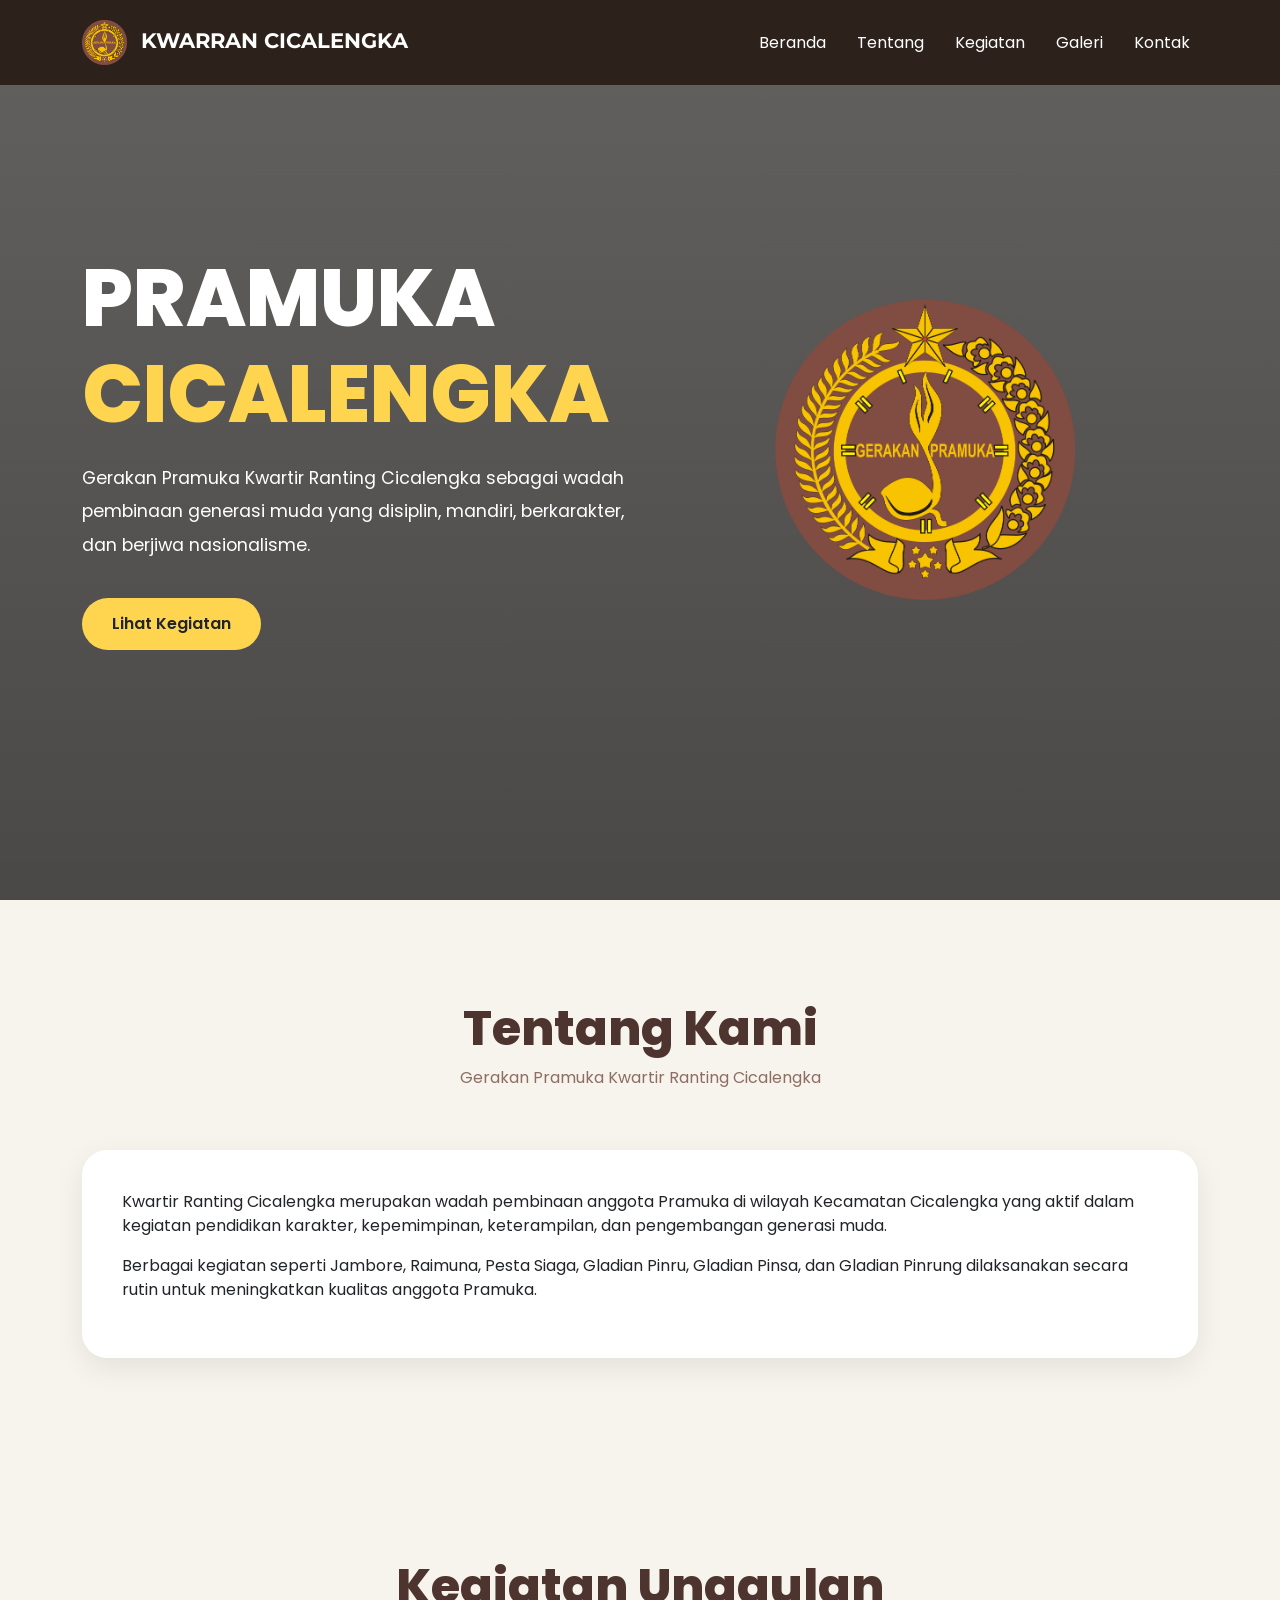
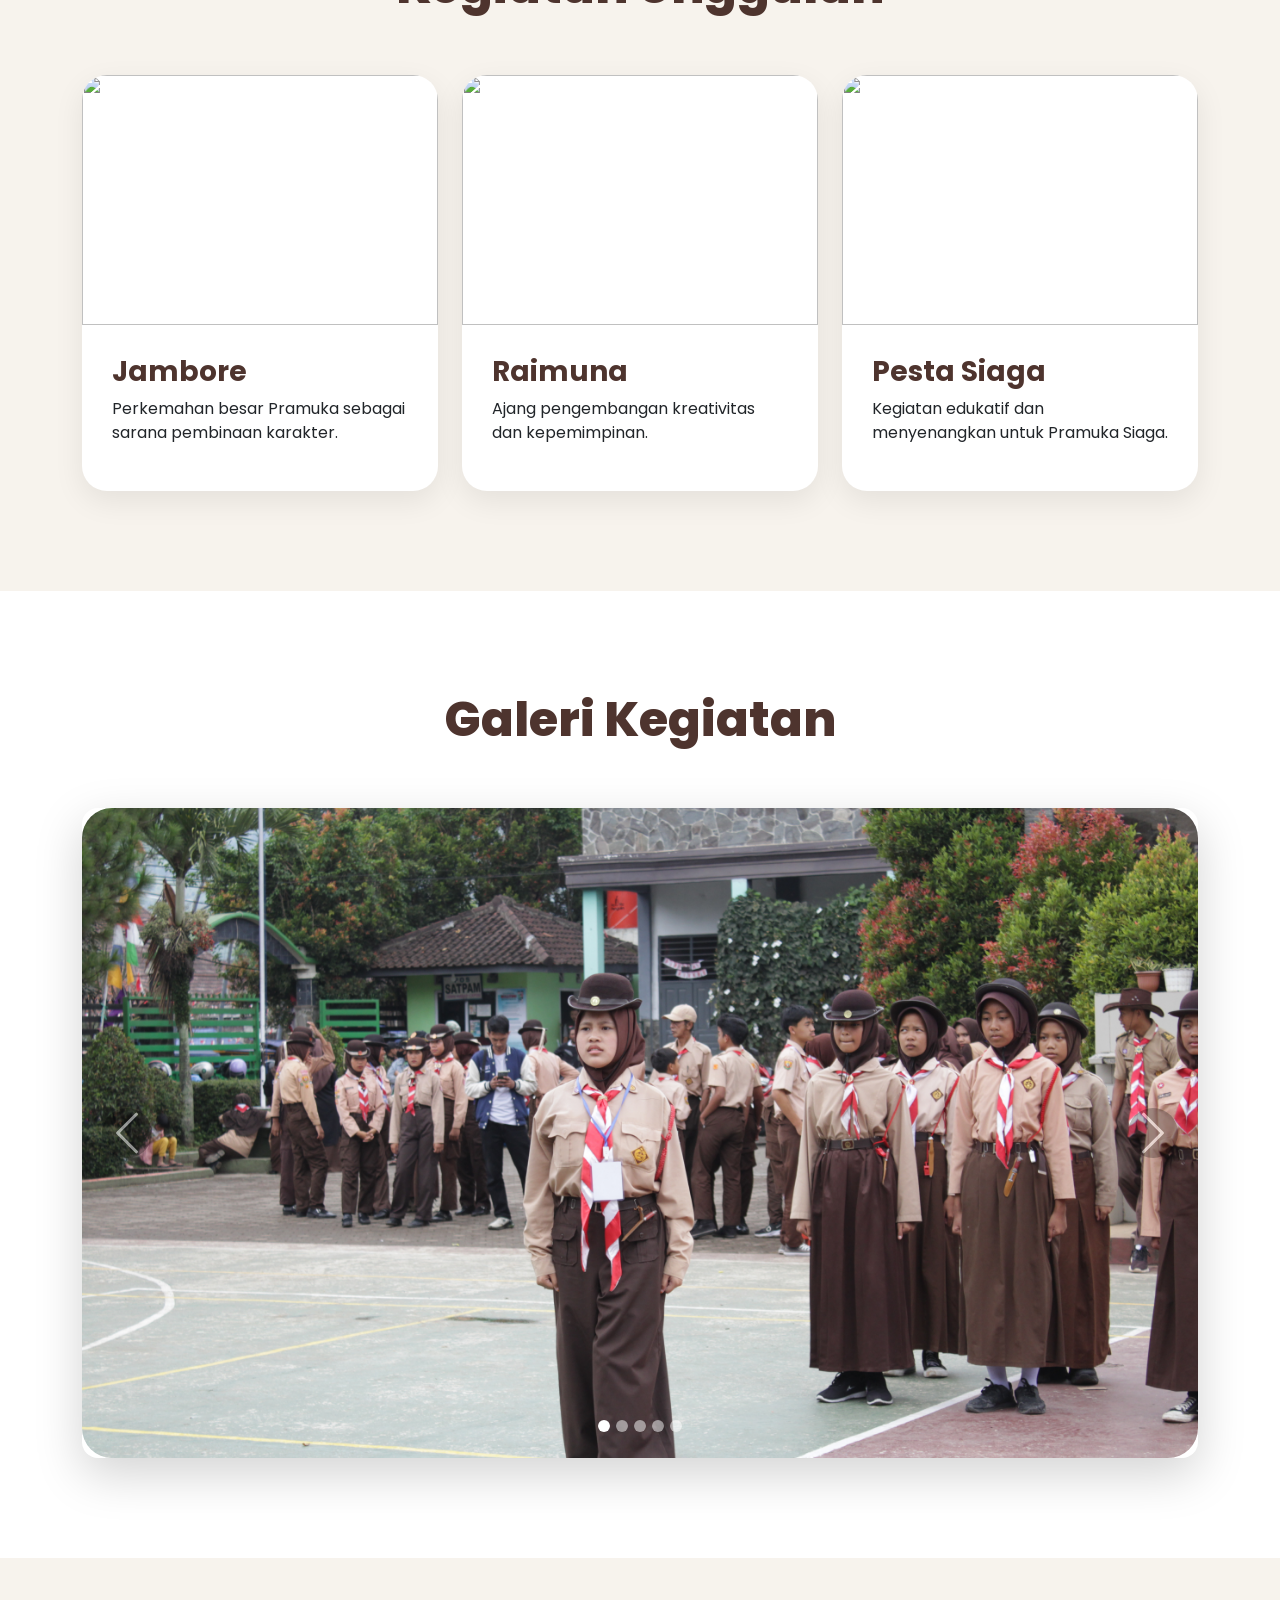
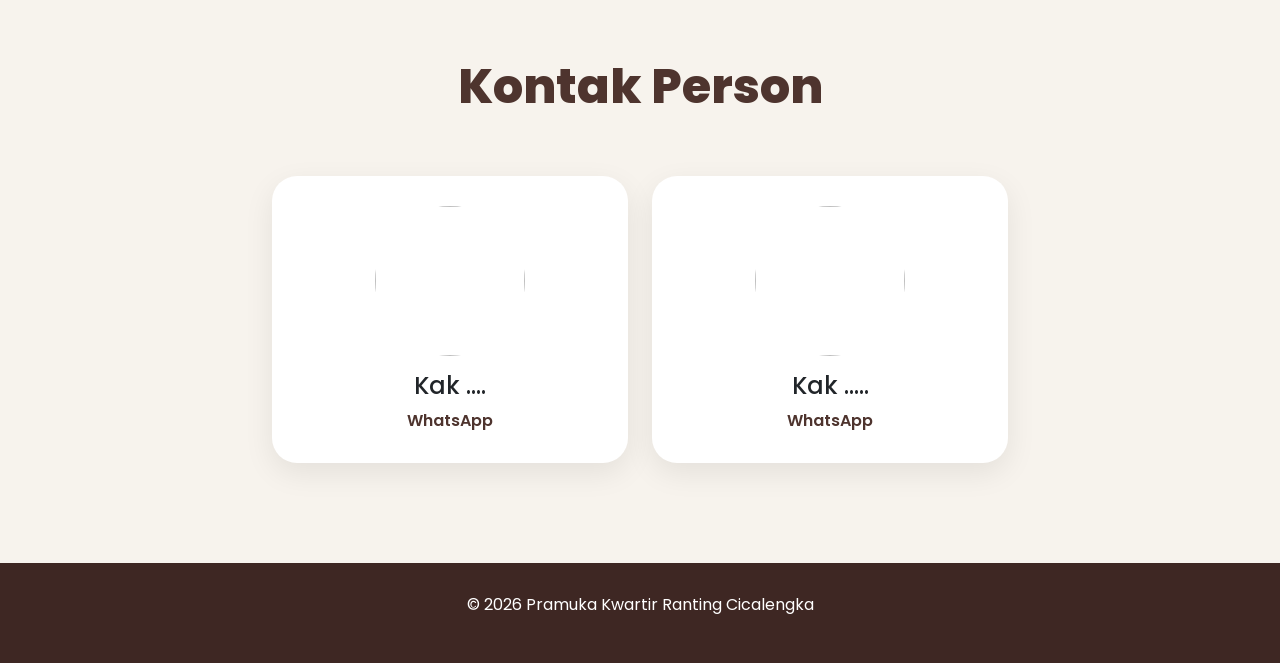
==== index.html @ f09c9d60 "Add files via upload" ====
<!doctype html>
<html lang="id">
  <head>
    <meta charset="UTF-8" />
    <meta name="viewport" content="width=device-width, initial-scale=1.0" />

    <title>Pramuka Kwartir Ranting Cicalengka</title>

    <!-- ICON -->
    <link rel="shortcut icon" href="img/pngegg.png" type="image/png" />

    <!-- BOOTSTRAP -->
    <link
      href="https://cdn.jsdelivr.net/npm/bootstrap@5.3.0/dist/css/bootstrap.min.css"
      rel="stylesheet"
    />

    <!-- GOOGLE FONT -->
    <link
      href="https://fonts.googleapis.com/css2?family=Montserrat:wght@400;600;700;800&family=Poppins:wght@300;400;500;600;700&display=swap"
      rel="stylesheet"
    />

    <!-- AOS -->
    <link rel="stylesheet" href="https://unpkg.com/aos@next/dist/aos.css" />

    <!-- CSS -->
    <link rel="stylesheet" href="style.css" />

    <!-- FEATHER -->
    <script src="https://unpkg.com/feather-icons"></script>
  </head>

  <body>
    <!-- NAVBAR -->
    <nav class="navbar navbar-expand-lg fixed-top">
      <div class="container">
        <a class="navbar-brand" href="#">
          <img src="img/pngegg.png" width="45" class="me-2" />
          KWARRAN CICALENGKA
        </a>

        <button
          class="navbar-toggler bg-light"
          type="button"
          data-bs-toggle="collapse"
          data-bs-target="#navbarNav"
        >
          <span class="navbar-toggler-icon"></span>
        </button>

        <div class="collapse navbar-collapse" id="navbarNav">
          <ul class="navbar-nav ms-auto">
            <li class="nav-item">
              <a class="nav-link" href="#home"> Beranda </a>
            </li>

            <li class="nav-item">
              <a class="nav-link" href="#about"> Tentang </a>
            </li>

            <li class="nav-item">
              <a class="nav-link" href="#kegiatan"> Kegiatan </a>
            </li>

            <li class="nav-item">
              <a class="nav-link" href="#galeri"> Galeri </a>
            </li>

            <li class="nav-item">
              <a class="nav-link" href="#kontak"> Kontak </a>
            </li>
          </ul>
        </div>
      </div>
    </nav>

    <!-- HERO -->
    <section class="hero" id="home">
      <div class="container">
        <div class="row align-items-center">
          <div class="col-lg-6">
            <h1 data-aos="fade-right">
              PRAMUKA <br />
              <span>CICALENGKA</span>
            </h1>

            <p data-aos="fade-right">
              Gerakan Pramuka Kwartir Ranting Cicalengka sebagai wadah pembinaan
              generasi muda yang disiplin, mandiri, berkarakter, dan berjiwa
              nasionalisme.
            </p>

            <a href="#kegiatan" class="btn btn-custom" data-aos="fade-up">
              Lihat Kegiatan
            </a>
          </div>

          <div class="col-lg-6 text-center">
            <img
              src="img/pngegg.png"
              alt="logo"
              data-aos="zoom-in"
              class="hero-logo"
            />
          </div>
        </div>
      </div>
    </section>

    <!-- ABOUT -->
    <section id="about">
      <div class="container">
        <div class="title-section">
          <h2>Tentang Kami</h2>
          <p>Gerakan Pramuka Kwartir Ranting Cicalengka</p>
        </div>

        <div class="about-box" data-aos="fade-up">
          <p>
            Kwartir Ranting Cicalengka merupakan wadah pembinaan anggota Pramuka
            di wilayah Kecamatan Cicalengka yang aktif dalam kegiatan pendidikan
            karakter, kepemimpinan, keterampilan, dan pengembangan generasi
            muda.
          </p>

          <p>
            Berbagai kegiatan seperti Jambore, Raimuna, Pesta Siaga, Gladian
            Pinru, Gladian Pinsa, dan Gladian Pinrung dilaksanakan secara rutin
            untuk meningkatkan kualitas anggota Pramuka.
          </p>
        </div>
      </div>
    </section>

    <!-- KEGIATAN -->
    <section id="kegiatan">
      <div class="container">
        <div class="title-section">
          <h2>Kegiatan Unggulan</h2>
        </div>

        <div class="row g-4">
          <div class="col-lg-4 col-md-6">
            <div class="event-card">
              <img src="img/jambore.jpg" />
              <div class="event-content">
                <h3>Jambore</h3>
                <p>
                  Perkemahan besar Pramuka sebagai sarana pembinaan karakter.
                </p>
              </div>
            </div>
          </div>

          <div class="col-lg-4 col-md-6">
            <div class="event-card">
              <img src="img/raimuna.jpg" />
              <div class="event-content">
                <h3>Raimuna</h3>
                <p>Ajang pengembangan kreativitas dan kepemimpinan.</p>
              </div>
            </div>
          </div>

          <div class="col-lg-4 col-md-6">
            <div class="event-card">
              <img src="img/pesta-siaga.jpg" />
              <div class="event-content">
                <h3>Pesta Siaga</h3>
                <p>Kegiatan edukatif dan menyenangkan untuk Pramuka Siaga.</p>
              </div>
            </div>
          </div>
        </div>
      </div>
    </section>

    <!-- GALERI -->
    <!-- GALERI -->
    <section id="galeri">
      <div class="container">
        <div class="title-section">
          <h2>Galeri Kegiatan</h2>
        </div>

        <div
          id="carouselExample"
          class="carousel slide carousel-fade"
          data-bs-ride="carousel"
          data-bs-interval="3000"
        >
          <!-- INDIKATOR -->
          <div class="carousel-indicators">
            <button
              type="button"
              data-bs-target="#carouselExample"
              data-bs-slide-to="0"
              class="active"
            ></button>

            <button
              type="button"
              data-bs-target="#carouselExample"
              data-bs-slide-to="1"
            ></button>

            <button
              type="button"
              data-bs-target="#carouselExample"
              data-bs-slide-to="2"
            ></button>

            <button
              type="button"
              data-bs-target="#carouselExample"
              data-bs-slide-to="3"
            ></button>

            <button
              type="button"
              data-bs-target="#carouselExample"
              data-bs-slide-to="4"
            ></button>
          </div>

          <!-- FOTO -->
          <div class="carousel-inner rounded-4 shadow-lg">
            <div class="carousel-item active">
              <img
                src="img/IMG_9642.JPG"
                class="d-block w-100 galeri-img"
                alt="Galeri 1"
              />
            </div>

            <div class="carousel-item">
              <img
                src="img/IMG_9797.JPG"
                class="d-block w-100 galeri-img"
                alt="Galeri 2"
              />
            </div>

            <div class="carousel-item">
              <img
                src="img/IMG_9859.JPG"
                class="d-block w-100 galeri-img"
                alt="Galeri 3"
              />
            </div>

            <!-- TAMBAHAN FOTO 4 -->
            <div class="carousel-item">
              <img
                src="img/IMG_9431.JPG"
                class="d-block w-100 galeri-img"
                alt="Galeri 4"
              />
            </div>

            <!-- TAMBAHAN FOTO 5 -->
            <div class="carousel-item">
              <img
                src="img/IMG_9476.JPG"
                class="d-block w-100 galeri-img"
                alt="Galeri 5"
              />
            </div>
          </div>

          <!-- BUTTON PREV -->
          <button
            class="carousel-control-prev"
            type="button"
            data-bs-target="#carouselExample"
            data-bs-slide="prev"
          >
            <span class="carousel-control-prev-icon"></span>
          </button>

          <!-- BUTTON NEXT -->
          <button
            class="carousel-control-next"
            type="button"
            data-bs-target="#carouselExample"
            data-bs-slide="next"
          >
            <span class="carousel-control-next-icon"></span>
          </button>
        </div>
      </div>
    </section>
    <!-- KONTAK -->
    <section id="kontak">
      <div class="container">
        <div class="title-section">
          <h2>Kontak Person</h2>
        </div>

        <div class="row g-4 justify-content-center">
          <div class="col-md-4">
            <div class="contact-card">
              <img src="img/rula.jpg" />

              <h4 class="mt-3">Kak ....</h4>

              <a href="https://wa.me/" target="_blank"> WhatsApp </a>
            </div>
          </div>

          <div class="col-md-4">
            <div class="contact-card">
              <img src="img/deris.jpeg" />

              <h4 class="mt-3">Kak .....</h4>

              <a href="https://wa.me/" target="_blank"> WhatsApp </a>
            </div>
          </div>
        </div>
      </div>
    </section>

    <!-- FOOTER -->
    <footer>
      <div class="container text-center">
        <p>© 2026 Pramuka Kwartir Ranting Cicalengka</p>
      </div>
    </footer>

    <!-- SCRIPT -->

    <script src="https://unpkg.com/aos@next/dist/aos.js"></script>

    <script>
      AOS.init({
        once: true,
      });

      feather.replace();
    </script>

    <script src="https://cdn.jsdelivr.net/npm/bootstrap@5.3.0/dist/js/bootstrap.bundle.min.js"></script>
  </body>
</html>
---- style.css ----
* {
  margin: 0;
  padding: 0;
  box-sizing: border-box;
}

body {
  font-family: "Poppins", sans-serif;
  background: #f7f3ed;
  overflow-x: hidden;
}

/* NAVBAR */

.navbar {
  background: rgba(39, 28, 20, 0.9);
  backdrop-filter: blur(10px);
  padding: 15px 0;
}

.navbar-brand {
  color: white !important;
  font-weight: 700;
  font-size: 1.3rem;
  font-family: "Montserrat", sans-serif;
}

.nav-link {
  color: white !important;
  margin-left: 15px;
  transition: 0.3s;
}

.nav-link:hover {
  color: #ffd54f !important;
}

/* HERO */

.hero {
  min-height: 100vh;
  background:
    linear-gradient(rgba(0, 0, 0, 0.6), rgba(0, 0, 0, 0.7)),
    url("img/bg-pramuka.jpg");

  background-size: cover;
  background-position: center;

  display: flex;
  align-items: center;

  color: white;
}

.hero h1 {
  font-size: 5rem;
  font-weight: 800;
}

.hero h1 span {
  color: #ffd54f;
}

.hero p {
  font-size: 1.1rem;
  line-height: 1.9;
  margin-top: 20px;
}

.hero-logo {
  width: 300px;
  animation: floating 4s ease-in-out infinite;
}

@keyframes floating {
  0% {
    transform: translateY(0px);
  }

  50% {
    transform: translateY(-15px);
  }

  100% {
    transform: translateY(0px);
  }
}

.btn-custom {
  background: #ffd54f;
  border: none;
  padding: 14px 30px;
  border-radius: 50px;
  font-weight: 600;
  margin-top: 20px;
}

.btn-custom:hover {
  background: #ffca28;
}

/* SECTION */

section {
  padding: 100px 0;
}

.title-section {
  text-align: center;
  margin-bottom: 60px;
}

.title-section h2 {
  font-size: 3rem;
  font-weight: 800;
  color: #4e342e;
}

.title-section p {
  color: #8d6e63;
}

/* ABOUT */

.about-box {
  background: white;
  padding: 40px;
  border-radius: 25px;
  box-shadow: 0 10px 30px rgba(0, 0, 0, 0.08);
}

/* KEGIATAN */

.event-card {
  background: white;
  border-radius: 25px;
  overflow: hidden;
  box-shadow: 0 10px 30px rgba(0, 0, 0, 0.08);
  transition: 0.4s;
  height: 100%;
}

.event-card:hover {
  transform: translateY(-10px);
}

.event-card img {
  width: 100%;
  height: 250px;
  object-fit: cover;
}

.event-content {
  padding: 30px;
}

.event-content h3 {
  font-weight: 700;
  color: #4e342e;
}

/* GALERI */

#galeri {
  background: white;
}

.carousel img {
  height: 650px;
  object-fit: cover;
  border-radius: 30px;
}

/* KONTAK */

.contact-card {
  background: white;
  padding: 30px;
  border-radius: 25px;
  text-align: center;
  box-shadow: 0 10px 30px rgba(0, 0, 0, 0.08);
}

.contact-card img {
  width: 150px;
  height: 150px;
  object-fit: cover;
  border-radius: 50%;
}

.contact-card a {
  text-decoration: none;
  color: #4e342e;
  font-weight: 600;
}

/* FOOTER */

footer {
  background: #3e2723;
  color: white;
  padding: 30px 0;
}

/* RESPONSIVE */

@media (max-width: 992px) {
  .hero {
    text-align: center;
    padding-top: 120px;
  }

  .hero h1 {
    font-size: 3rem;
  }

  .hero-logo {
    width: 220px;
    margin-top: 40px;
  }

  .carousel img {
    height: 300px;
  }
}

@media (max-width: 576px) {
  .hero h1 {
    font-size: 2.2rem;
  }

  .title-section h2 {
    font-size: 2rem;
  }
}
/* GALERI */

#galeri {
  background: #fff;
}

.galeri-img {
  height: 650px;
  object-fit: cover;
  border-radius: 25px;
}

.carousel-inner {
  border-radius: 25px;
  overflow: hidden;
}

.carousel-control-prev,
.carousel-control-next {
  width: 8%;
}

.carousel-control-prev-icon,
.carousel-control-next-icon {
  background-color: rgba(0, 0, 0, 0.5);
  border-radius: 50%;
  padding: 25px;
}

.carousel-indicators button {
  width: 12px !important;
  height: 12px !important;
  border-radius: 50%;
  background-color: #fff !important;
}

@media (max-width: 768px) {
  .galeri-img {
    height: 280px;
  }
}
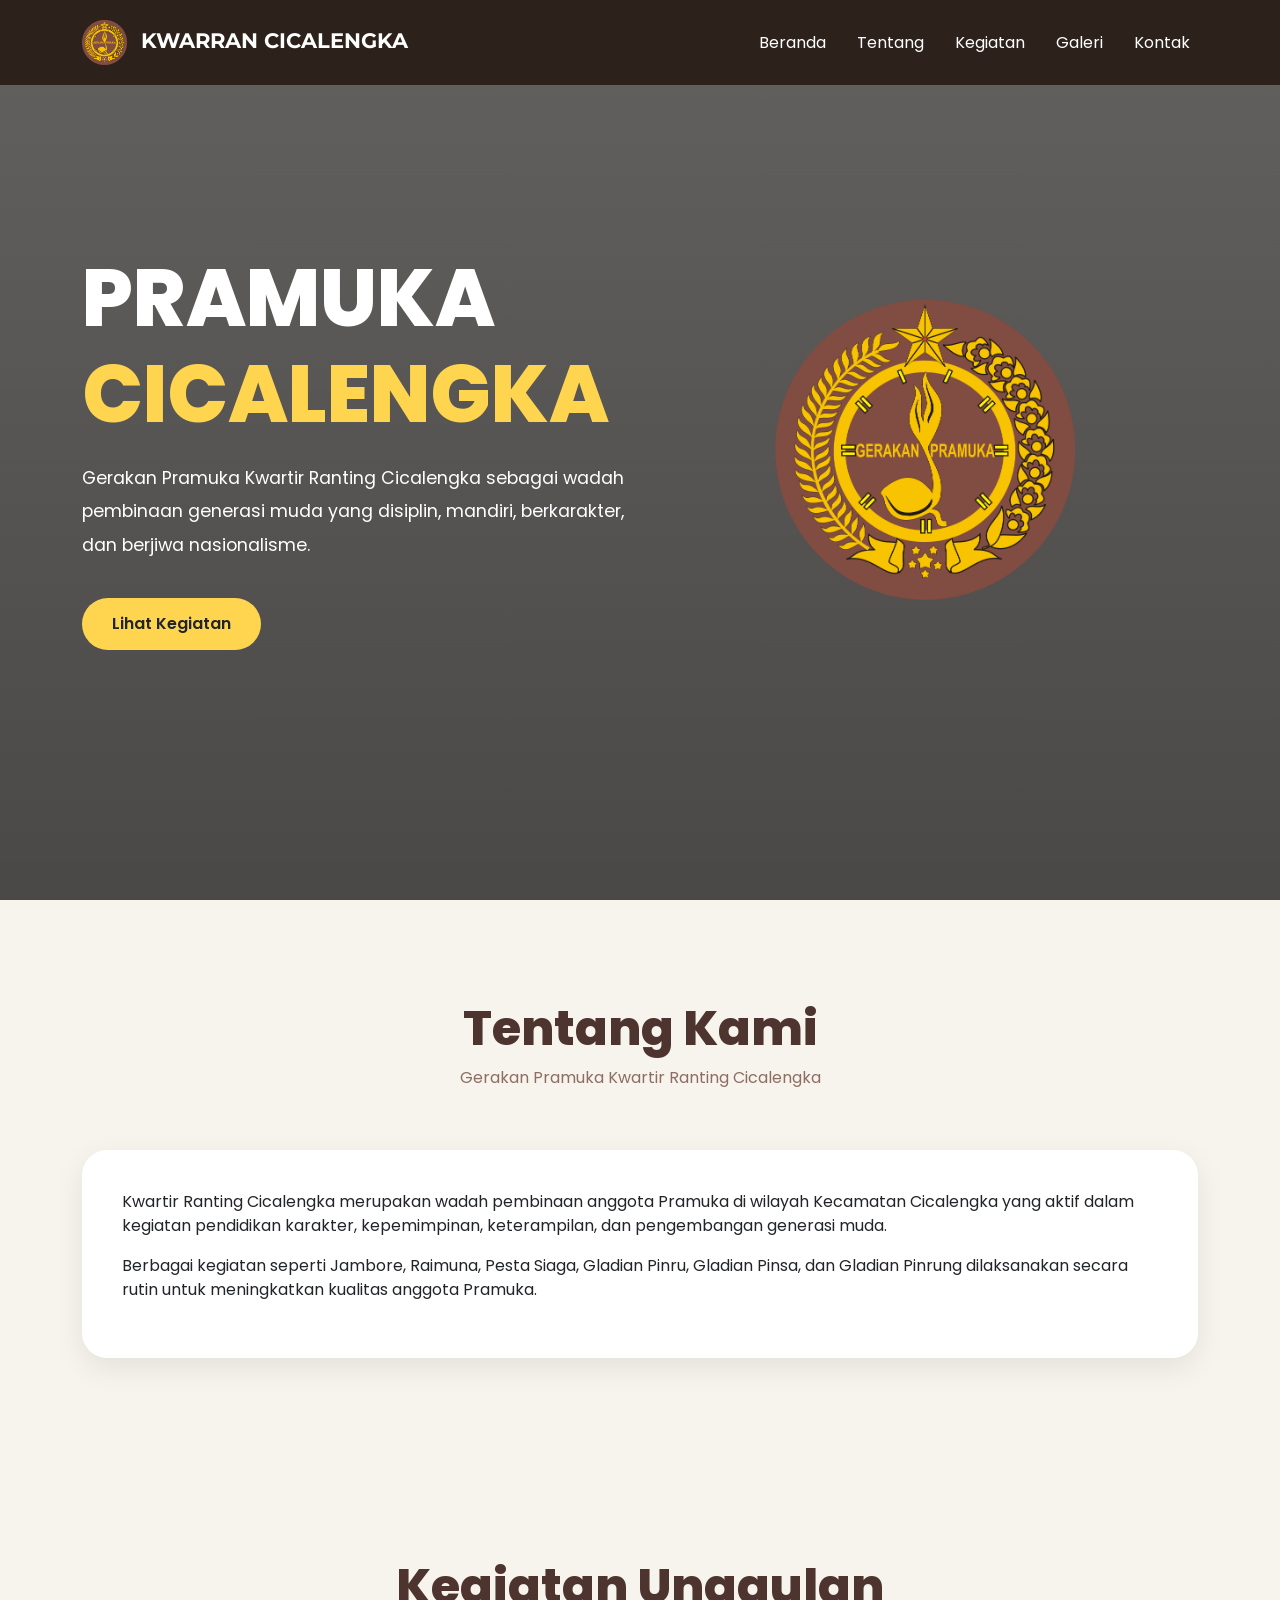
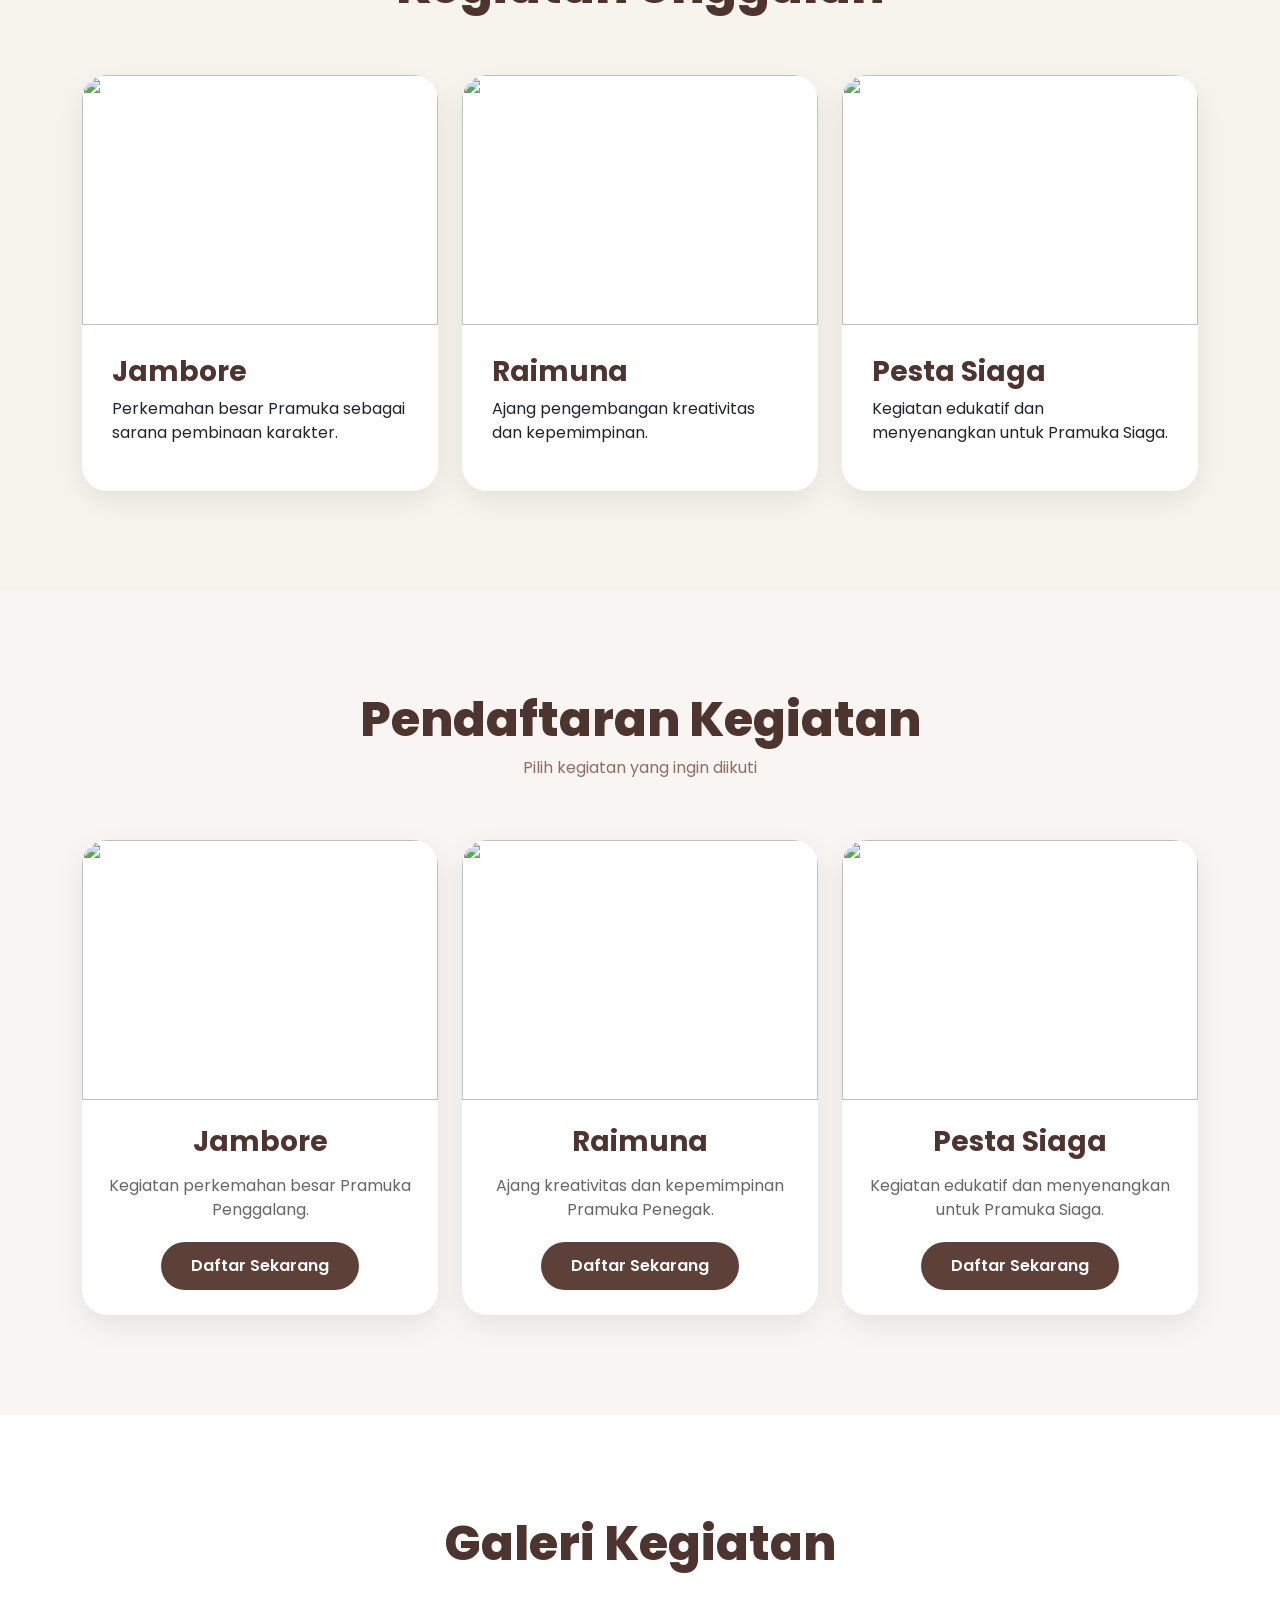
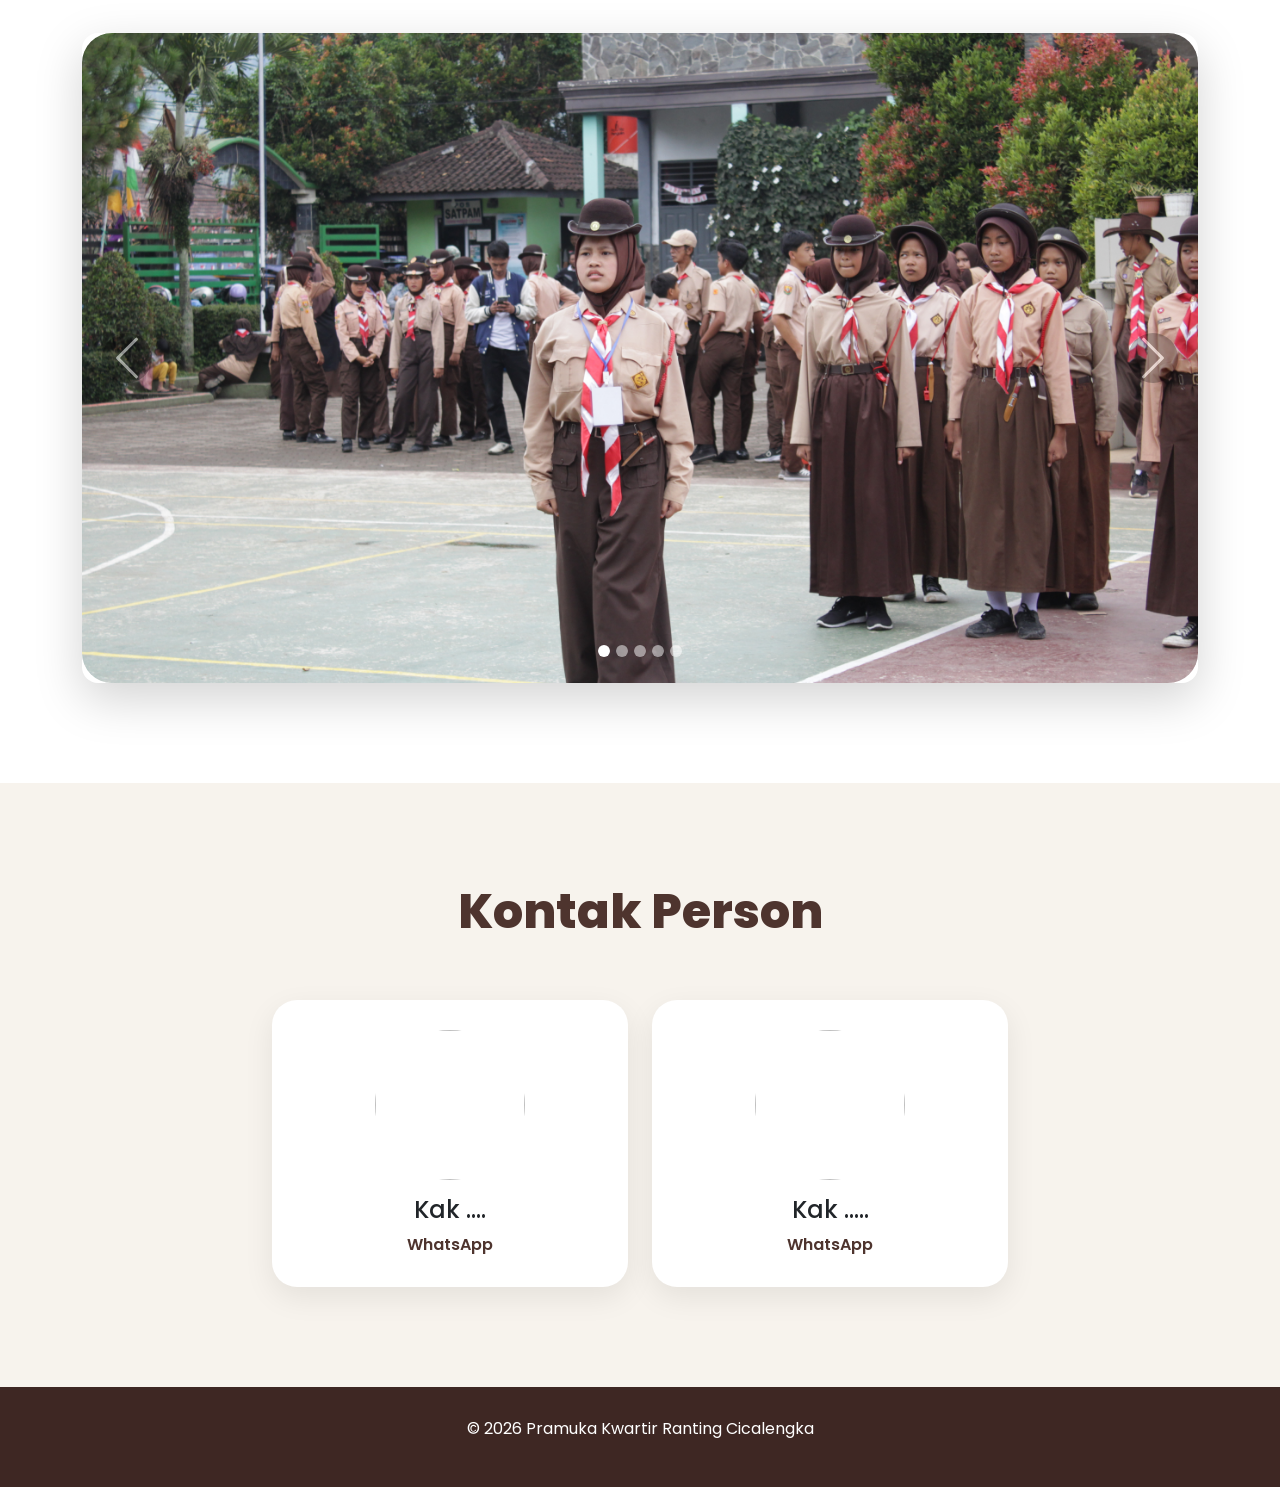
==== commit dc332578: "Add files via upload" ====
--- a/index.html
+++ b/index.html
@@ -176,7 +176,70 @@
       </div>
     </section>
 
-    <!-- GALERI -->
+    <!-- PENDAFTARAN -->
+    <section id="pendaftaran">
+      <div class="container">
+        <div class="title-section">
+          <h2>Pendaftaran Kegiatan</h2>
+
+          <p>Pilih kegiatan yang ingin diikuti</p>
+        </div>
+
+        <div class="row g-4 justify-content-center">
+          <!-- JAMBORE -->
+          <div class="col-lg-4 col-md-6">
+            <div class="daftar-card">
+              <img src="img/jambore.jpg" class="img-fluid" />
+
+              <div class="daftar-content">
+                <h3>Jambore</h3>
+
+                <p>Kegiatan perkemahan besar Pramuka Penggalang.</p>
+
+                <a target="_blank" href="daftar.html" class="btn btn-daftar">
+                  Daftar Sekarang
+                </a>
+              </div>
+            </div>
+          </div>
+
+          <!-- RAIMUNA -->
+          <div class="col-lg-4 col-md-6">
+            <div class="daftar-card">
+              <img src="img/raimuna.jpg" class="img-fluid" />
+
+              <div class="daftar-content">
+                <h3>Raimuna</h3>
+
+                <p>Ajang kreativitas dan kepemimpinan Pramuka Penegak.</p>
+
+                <a target="_blank" href="daftar.html" class="btn btn-daftar">
+                  Daftar Sekarang
+                </a>
+              </div>
+            </div>
+          </div>
+
+          <!-- PESTA SIAGA -->
+          <div class="col-lg-4 col-md-6">
+            <div class="daftar-card">
+              <img src="img/pesta-siaga.jpg" class="img-fluid" />
+
+              <div class="daftar-content">
+                <h3>Pesta Siaga</h3>
+
+                <p>Kegiatan edukatif dan menyenangkan untuk Pramuka Siaga.</p>
+
+                <a target="_blank" href="daftar.html" class="btn btn-daftar">
+                  Daftar Sekarang
+                </a>
+              </div>
+            </div>
+          </div>
+        </div>
+      </div>
+    </section>
+
     <!-- GALERI -->
     <section id="galeri">
       <div class="container">
--- a/style.css
+++ b/style.css
@@ -274,3 +274,158 @@
     height: 280px;
   }
 }
+
+/* Daftar */
+* {
+  margin: 0;
+  padding: 0;
+  box-sizing: border-box;
+}
+
+body {
+  font-family: "Poppins", sans-serif;
+}
+
+.form-page {
+  min-height: 100vh;
+
+  background:
+    linear-gradient(rgba(0, 0, 0, 0.7), rgba(0, 0, 0, 0.7)),
+    url("img/bg-pramuka.jpg");
+
+  background-size: cover;
+  background-position: center;
+
+  padding: 80px 0;
+
+  display: flex;
+  align-items: center;
+}
+
+.form-card {
+  background: white;
+
+  padding: 45px;
+
+  border-radius: 30px;
+
+  box-shadow: 0 15px 40px rgba(0, 0, 0, 0.2);
+}
+
+.form-card h1 {
+  font-family: "Montserrat", sans-serif;
+
+  font-weight: 800;
+
+  color: #4e342e;
+}
+
+.form-card p {
+  color: #777;
+}
+
+.form-label {
+  font-weight: 600;
+  color: #4e342e;
+}
+
+.form-control,
+.form-select {
+  padding: 14px;
+
+  border-radius: 15px;
+
+  border: 1px solid #ddd;
+}
+
+.form-control:focus,
+.form-select:focus {
+  box-shadow: none;
+
+  border-color: #8d6e63;
+}
+
+.btn-daftar {
+  background: #5d4037;
+
+  color: white;
+
+  padding: 14px;
+
+  border-radius: 50px;
+
+  font-weight: 600;
+
+  border: none;
+
+  transition: 0.3s;
+}
+
+.btn-daftar:hover {
+  background: #3e2723;
+  color: white;
+}
+
+@media (max-width: 768px) {
+  .form-card {
+    padding: 30px;
+  }
+}
+/* PENDAFTARAN */
+
+#pendaftaran {
+  background: #f8f5f2;
+}
+
+.daftar-card {
+  background: white;
+
+  border-radius: 25px;
+
+  overflow: hidden;
+
+  box-shadow: 0 10px 30px rgba(0, 0, 0, 0.08);
+
+  transition: 0.4s;
+}
+
+.daftar-card:hover {
+  transform: translateY(-10px);
+}
+
+.daftar-card img {
+  width: 100%;
+  height: 260px;
+  object-fit: cover;
+}
+
+.daftar-content {
+  padding: 25px;
+  text-align: center;
+}
+
+.daftar-content h3 {
+  font-weight: 700;
+  margin-bottom: 15px;
+  color: #4e342e;
+}
+
+.daftar-content p {
+  color: #666;
+  margin-bottom: 20px;
+}
+
+.btn-daftar {
+  background: #5d4037;
+  color: white;
+  padding: 12px 30px;
+  border-radius: 50px;
+  text-decoration: none;
+  font-weight: 600;
+  transition: 0.3s;
+}
+
+.btn-daftar:hover {
+  background: #3e2723;
+  color: white;
+}
